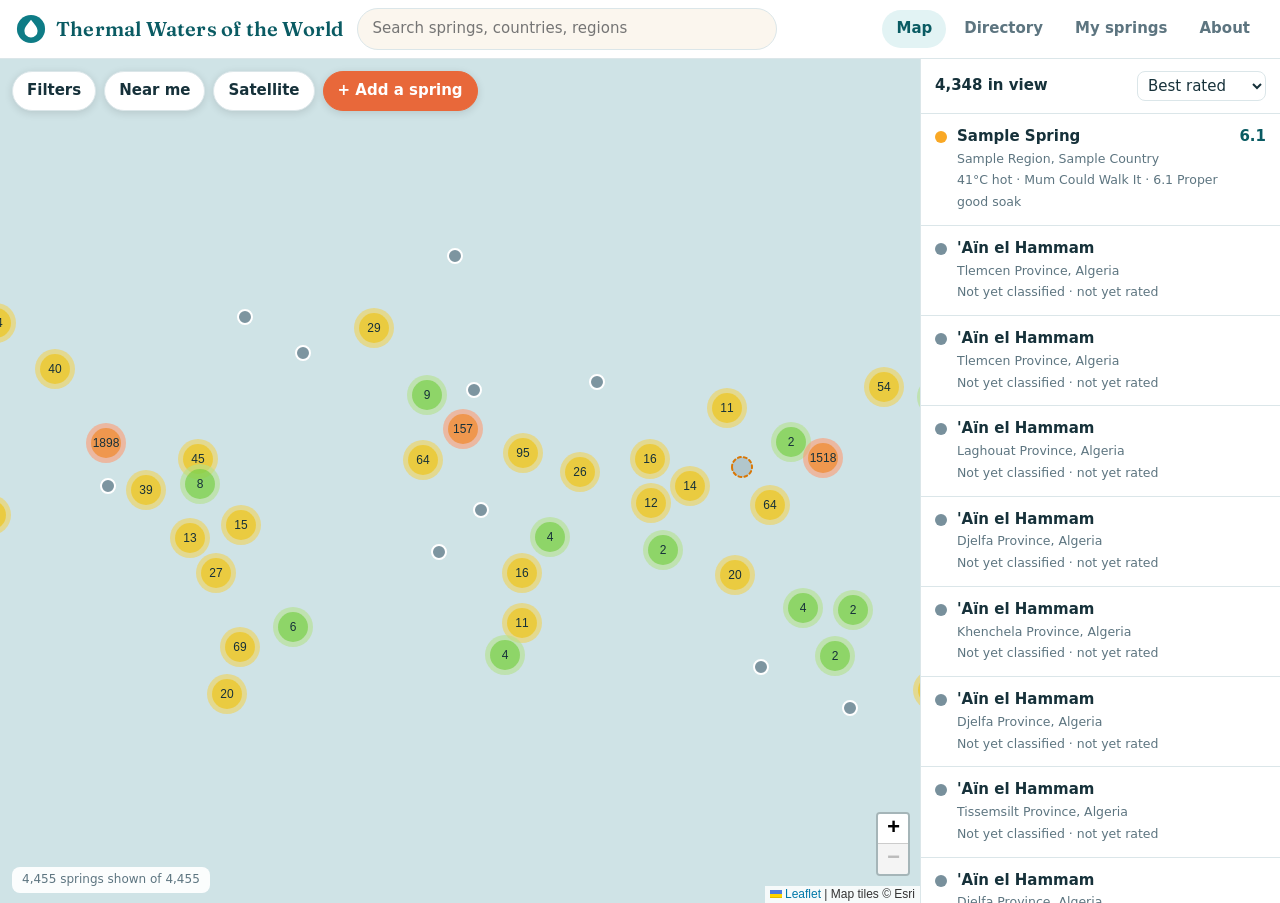
==== index.html @ 900cdc28 "Score names (Hard pass, Fine if you're nearby, Proper good soak, Unmissable), teal scores, About tex" ====
<!DOCTYPE html>
<html lang="en">
<head>
<meta charset="utf-8">
<meta name="viewport" content="width=device-width, initial-scale=1, viewport-fit=cover">
<title>Thermal Waters of the World: natural hot and cold springs map, ratings and photos</title>
<meta name="description" content="A free world map of natural thermal springs, hot or cold. Rate them, add photos and keep your been-to and want-to-go lists.">
<link rel="icon" href="data:image/svg+xml,%3Csvg xmlns='http://www.w3.org/2000/svg' viewBox='0 0 64 64'%3E%3Ccircle cx='32' cy='32' r='30' fill='%230e7c86'/%3E%3Cpath d='M32 12c8 10 14 16 14 24a14 14 0 0 1-28 0c0-8 6-14 14-24z' fill='%23fff'/%3E%3C/svg%3E">
<link rel="stylesheet" href="vendor/leaflet.css">
<link rel="stylesheet" href="vendor/MarkerCluster.css">
<link rel="stylesheet" href="vendor/MarkerCluster.Default.css">
<link rel="stylesheet" href="style.css?v=20261121p">
</head>
<body>
<header class="top">
  <a class="brand" href="#map" data-nav="map">
    <svg viewBox="0 0 64 64" width="30" height="30" aria-hidden="true"><circle cx="32" cy="32" r="30" fill="#0e7c86"/><path d="M32 12c8 10 14 16 14 24a14 14 0 0 1-28 0c0-8 6-14 14-24z" fill="#fff"/></svg>
    <span class="name">Thermal Waters of the World</span>
  </a>
  <div class="searchbox">
    <input id="q" type="search" placeholder="Search springs, countries, regions" autocomplete="off" aria-label="Search springs">
    <div id="suggest" class="suggest" hidden></div>
  </div>
  <nav class="tabs" id="tabs">
    <button data-nav="map" class="on">Map</button>
    <button data-nav="directory">Directory</button>
    <button data-nav="me">My springs</button>
    <button data-nav="about">About</button>
  </nav>
</header>

<main>
  <section id="view-map" class="view on">
    <div class="maprow">
      <div class="mapwrap">
        <div id="map"></div>
        <div class="maptools">
          <button id="btnFilters" class="pill">Filters <span id="fcount" class="badge" hidden>0</span></button>
          <button id="btnNear" class="pill">Near me</button>
          <button id="btnLayer" class="pill">Satellite</button>
          <button id="btnAdd" class="pill pri">+ Add a spring</button>
        </div>
        <div class="statline" id="statline"></div>
      </div>
      <aside class="listcol">
        <div class="listhead"><b id="listTitle">Springs in view</b><select id="sortSel" aria-label="Sort">
          <option value="rating">Best rated</option><option value="name">Name A to Z</option><option value="near">Nearest</option><option value="temp">Hottest</option></select></div>
        <div id="list" class="list"></div>
      </aside>
    </div>
  </section>

  <section id="view-directory" class="view">
    <div class="page">
      <h1>Directory</h1>
      <p class="muted">Every spring by country and region. Use the filters to narrow the whole directory.</p>
      <div id="dirFilters" class="dirfilters"></div>
      <div id="dir"></div>
    </div>
  </section>

  <section id="view-me" class="view">
    <div class="page" id="me"></div>
  </section>

  <section id="view-about" class="view">
    <div class="page prose" id="about"></div>
  </section>
</main>

<div id="scrim" class="scrim" hidden></div>
<aside id="sheet" class="sheet" hidden aria-live="polite"></aside>
<div id="toast" class="toast" hidden></div>

<script src="vendor/leaflet.js"></script>
<script src="vendor/leaflet.markercluster.js"></script>
<script src="app.js?v=20261121p"></script>
</body>
</html>
---- vendor/leaflet.css ----
/* required styles */

.leaflet-pane,
.leaflet-tile,
.leaflet-marker-icon,
.leaflet-marker-shadow,
.leaflet-tile-container,
.leaflet-pane > svg,
.leaflet-pane > canvas,
.leaflet-zoom-box,
.leaflet-image-layer,
.leaflet-layer {
	position: absolute;
	left: 0;
	top: 0;
	}
.leaflet-container {
	overflow: hidden;
	}
.leaflet-tile,
.leaflet-marker-icon,
.leaflet-marker-shadow {
	-webkit-user-select: none;
	   -moz-user-select: none;
	        user-select: none;
	  -webkit-user-drag: none;
	}
/* Prevents IE11 from highlighting tiles in blue */
.leaflet-tile::selection {
	background: transparent;
}
/* Safari renders non-retina tile on retina better with this, but Chrome is worse */
.leaflet-safari .leaflet-tile {
	image-rendering: -webkit-optimize-contrast;
	}
/* hack that prevents hw layers "stretching" when loading new tiles */
.leaflet-safari .leaflet-tile-container {
	width: 1600px;
	height: 1600px;
	-webkit-transform-origin: 0 0;
	}
.leaflet-marker-icon,
.leaflet-marker-shadow {
	display: block;
	}
/* .leaflet-container svg: reset svg max-width decleration shipped in Joomla! (joomla.org) 3.x */
/* .leaflet-container img: map is broken in FF if you have max-width: 100% on tiles */
.leaflet-container .leaflet-overlay-pane svg {
	max-width: none !important;
	max-height: none !important;
	}
.leaflet-container .leaflet-marker-pane img,
.leaflet-container .leaflet-shadow-pane img,
.leaflet-container .leaflet-tile-pane img,
.leaflet-container img.leaflet-image-layer,
.leaflet-container .leaflet-tile {
	max-width: none !important;
	max-height: none !important;
	width: auto;
	padding: 0;
	}

.leaflet-container img.leaflet-tile {
	/* See: https://bugs.chromium.org/p/chromium/issues/detail?id=600120 */
	mix-blend-mode: plus-lighter;
}

.leaflet-container.leaflet-touch-zoom {
	-ms-touch-action: pan-x pan-y;
	touch-action: pan-x pan-y;
	}
.leaflet-container.leaflet-touch-drag {
	-ms-touch-action: pinch-zoom;
	/* Fallback for FF which doesn't support pinch-zoom */
	touch-action: none;
	touch-action: pinch-zoom;
}
.leaflet-container.leaflet-touch-drag.leaflet-touch-zoom {
	-ms-touch-action: none;
	touch-action: none;
}
.leaflet-container {
	-webkit-tap-highlight-color: transparent;
}
.leaflet-container a {
	-webkit-tap-highlight-color: rgba(51, 181, 229, 0.4);
}
.leaflet-tile {
	filter: inherit;
	visibility: hidden;
	}
.leaflet-tile-loaded {
	visibility: inherit;
	}
.leaflet-zoom-box {
	width: 0;
	height: 0;
	-moz-box-sizing: border-box;
	     box-sizing: border-box;
	z-index: 800;
	}
/* workaround for https://bugzilla.mozilla.org/show_bug.cgi?id=888319 */
.leaflet-overlay-pane svg {
	-moz-user-select: none;
	}

.leaflet-pane         { z-index: 400; }

.leaflet-tile-pane    { z-index: 200; }
.leaflet-overlay-pane { z-index: 400; }
.leaflet-shadow-pane  { z-index: 500; }
.leaflet-marker-pane  { z-index: 600; }
.leaflet-tooltip-pane   { z-index: 650; }
.leaflet-popup-pane   { z-index: 700; }

.leaflet-map-pane canvas { z-index: 100; }
.leaflet-map-pane svg    { z-index: 200; }

.leaflet-vml-shape {
	width: 1px;
	height: 1px;
	}
.lvml {
	behavior: url(#default#VML);
	display: inline-block;
	position: absolute;
	}


/* control positioning */

.leaflet-control {
	position: relative;
	z-index: 800;
	pointer-events: visiblePainted; /* IE 9-10 doesn't have auto */
	pointer-events: auto;
	}
.leaflet-top,
.leaflet-bottom {
	position: absolute;
	z-index: 1000;
	pointer-events: none;
	}
.leaflet-top {
	top: 0;
	}
.leaflet-right {
	right: 0;
	}
.leaflet-bottom {
	bottom: 0;
	}
.leaflet-left {
	left: 0;
	}
.leaflet-control {
	float: left;
	clear: both;
	}
.leaflet-right .leaflet-control {
	float: right;
	}
.leaflet-top .leaflet-control {
	margin-top: 10px;
	}
.leaflet-bottom .leaflet-control {
	margin-bottom: 10px;
	}
.leaflet-left .leaflet-control {
	margin-left: 10px;
	}
.leaflet-right .leaflet-control {
	margin-right: 10px;
	}


/* zoom and fade animations */

.leaflet-fade-anim .leaflet-popup {
	opacity: 0;
	-webkit-transition: opacity 0.2s linear;
	   -moz-transition: opacity 0.2s linear;
	        transition: opacity 0.2s linear;
	}
.leaflet-fade-anim .leaflet-map-pane .leaflet-popup {
	opacity: 1;
	}
.leaflet-zoom-animated {
	-webkit-transform-origin: 0 0;
	    -ms-transform-origin: 0 0;
	        transform-origin: 0 0;
	}
svg.leaflet-zoom-animated {
	will-change: transform;
}

.leaflet-zoom-anim .leaflet-zoom-animated {
	-webkit-transition: -webkit-transform 0.25s cubic-bezier(0,0,0.25,1);
	   -moz-transition:    -moz-transform 0.25s cubic-bezier(0,0,0.25,1);
	        transition:         transform 0.25s cubic-bezier(0,0,0.25,1);
	}
.leaflet-zoom-anim .leaflet-tile,
.leaflet-pan-anim .leaflet-tile {
	-webkit-transition: none;
	   -moz-transition: none;
	        transition: none;
	}

.leaflet-zoom-anim .leaflet-zoom-hide {
	visibility: hidden;
	}


/* cursors */

.leaflet-interactive {
	cursor: pointer;
	}
.leaflet-grab {
	cursor: -webkit-grab;
	cursor:    -moz-grab;
	cursor:         grab;
	}
.leaflet-crosshair,
.leaflet-crosshair .leaflet-interactive {
	cursor: crosshair;
	}
.leaflet-popup-pane,
.leaflet-control {
	cursor: auto;
	}
.leaflet-dragging .leaflet-grab,
.leaflet-dragging .leaflet-grab .leaflet-interactive,
.leaflet-dragging .leaflet-marker-draggable {
	cursor: move;
	cursor: -webkit-grabbing;
	cursor:    -moz-grabbing;
	cursor:         grabbing;
	}

/* marker & overlays interactivity */
.leaflet-marker-icon,
.leaflet-marker-shadow,
.leaflet-image-layer,
.leaflet-pane > svg path,
.leaflet-tile-container {
	pointer-events: none;
	}

.leaflet-marker-icon.leaflet-interactive,
.leaflet-image-layer.leaflet-interactive,
.leaflet-pane > svg path.leaflet-interactive,
svg.leaflet-image-layer.leaflet-interactive path {
	pointer-events: visiblePainted; /* IE 9-10 doesn't have auto */
	pointer-events: auto;
	}

/* visual tweaks */

.leaflet-container {
	background: #ddd;
	outline-offset: 1px;
	}
.leaflet-container a {
	color: #0078A8;
	}
.leaflet-zoom-box {
	border: 2px dotted #38f;
	background: rgba(255,255,255,0.5);
	}


/* general typography */
.leaflet-container {
	font-family: "Helvetica Neue", Arial, Helvetica, sans-serif;
	font-size: 12px;
	font-size: 0.75rem;
	line-height: 1.5;
	}


/* general toolbar styles */

.leaflet-bar {
	box-shadow: 0 1px 5px rgba(0,0,0,0.65);
	border-radius: 4px;
	}
.leaflet-bar a {
	background-color: #fff;
	border-bottom: 1px solid #ccc;
	width: 26px;
	height: 26px;
	line-height: 26px;
	display: block;
	text-align: center;
	text-decoration: none;
	color: black;
	}
.leaflet-bar a,
.leaflet-control-layers-toggle {
	background-position: 50% 50%;
	background-repeat: no-repeat;
	display: block;
	}
.leaflet-bar a:hover,
.leaflet-bar a:focus {
	background-color: #f4f4f4;
	}
.leaflet-bar a:first-child {
	border-top-left-radius: 4px;
	border-top-right-radius: 4px;
	}
.leaflet-bar a:last-child {
	border-bottom-left-radius: 4px;
	border-bottom-right-radius: 4px;
	border-bottom: none;
	}
.leaflet-bar a.leaflet-disabled {
	cursor: default;
	background-color: #f4f4f4;
	color: #bbb;
	}

.leaflet-touch .leaflet-bar a {
	width: 30px;
	height: 30px;
	line-height: 30px;
	}
.leaflet-touch .leaflet-bar a:first-child {
	border-top-left-radius: 2px;
	border-top-right-radius: 2px;
	}
.leaflet-touch .leaflet-bar a:last-child {
	border-bottom-left-radius: 2px;
	border-bottom-right-radius: 2px;
	}

/* zoom control */

.leaflet-control-zoom-in,
.leaflet-control-zoom-out {
	font: bold 18px 'Lucida Console', Monaco, monospace;
	text-indent: 1px;
	}

.leaflet-touch .leaflet-control-zoom-in, .leaflet-touch .leaflet-control-zoom-out  {
	font-size: 22px;
	}


/* layers control */

.leaflet-control-layers {
	box-shadow: 0 1px 5px rgba(0,0,0,0.4);
	background: #fff;
	border-radius: 5px;
	}
.leaflet-control-layers-toggle {
	background-image: url(images/layers.png);
	width: 36px;
	height: 36px;
	}
.leaflet-retina .leaflet-control-layers-toggle {
	background-image: url(images/layers-2x.png);
	background-size: 26px 26px;
	}
.leaflet-touch .leaflet-control-layers-toggle {
	width: 44px;
	height: 44px;
	}
.leaflet-control-layers .leaflet-control-layers-list,
.leaflet-control-layers-expanded .leaflet-control-layers-toggle {
	display: none;
	}
.leaflet-control-layers-expanded .leaflet-control-layers-list {
	display: block;
	position: relative;
	}
.leaflet-control-layers-expanded {
	padding: 6px 10px 6px 6px;
	color: #333;
	background: #fff;
	}
.leaflet-control-layers-scrollbar {
	overflow-y: scroll;
	overflow-x: hidden;
	padding-right: 5px;
	}
.leaflet-control-layers-selector {
	margin-top: 2px;
	position: relative;
	top: 1px;
	}
.leaflet-control-layers label {
	display: block;
	font-size: 13px;
	font-size: 1.08333em;
	}
.leaflet-control-layers-separator {
	height: 0;
	border-top: 1px solid #ddd;
	margin: 5px -10px 5px -6px;
	}

/* Default icon URLs */
.leaflet-default-icon-path { /* used only in path-guessing heuristic, see L.Icon.Default */
	background-image: url(images/marker-icon.png);
	}


/* attribution and scale controls */

.leaflet-container .leaflet-control-attribution {
	background: #fff;
	background: rgba(255, 255, 255, 0.8);
	margin: 0;
	}
.leaflet-control-attribution,
.leaflet-control-scale-line {
	padding: 0 5px;
	color: #333;
	line-height: 1.4;
	}
.leaflet-control-attribution a {
	text-decoration: none;
	}
.leaflet-control-attribution a:hover,
.leaflet-control-attribution a:focus {
	text-decoration: underline;
	}
.leaflet-attribution-flag {
	display: inline !important;
	vertical-align: baseline !important;
	width: 1em;
	height: 0.6669em;
	}
.leaflet-left .leaflet-control-scale {
	margin-left: 5px;
	}
.leaflet-bottom .leaflet-control-scale {
	margin-bottom: 5px;
	}
.leaflet-control-scale-line {
	border: 2px solid #777;
	border-top: none;
	line-height: 1.1;
	padding: 2px 5px 1px;
	white-space: nowrap;
	-moz-box-sizing: border-box;
	     box-sizing: border-box;
	background: rgba(255, 255, 255, 0.8);
	text-shadow: 1px 1px #fff;
	}
.leaflet-control-scale-line:not(:first-child) {
	border-top: 2px solid #777;
	border-bottom: none;
	margin-top: -2px;
	}
.leaflet-control-scale-line:not(:first-child):not(:last-child) {
	border-bottom: 2px solid #777;
	}

.leaflet-touch .leaflet-control-attribution,
.leaflet-touch .leaflet-control-layers,
.leaflet-touch .leaflet-bar {
	box-shadow: none;
	}
.leaflet-touch .leaflet-control-layers,
.leaflet-touch .leaflet-bar {
	border: 2px solid rgba(0,0,0,0.2);
	background-clip: padding-box;
	}


/* popup */

.leaflet-popup {
	position: absolute;
	text-align: center;
	margin-bottom: 20px;
	}
.leaflet-popup-content-wrapper {
	padding: 1px;
	text-align: left;
	border-radius: 12px;
	}
.leaflet-popup-content {
	margin: 13px 24px 13px 20px;
	line-height: 1.3;
	font-size: 13px;
	font-size: 1.08333em;
	min-height: 1px;
	}
.leaflet-popup-content p {
	margin: 17px 0;
	margin: 1.3em 0;
	}
.leaflet-popup-tip-container {
	width: 40px;
	height: 20px;
	position: absolute;
	left: 50%;
	margin-top: -1px;
	margin-left: -20px;
	overflow: hidden;
	pointer-events: none;
	}
.leaflet-popup-tip {
	width: 17px;
	height: 17px;
	padding: 1px;

	margin: -10px auto 0;
	pointer-events: auto;

	-webkit-transform: rotate(45deg);
	   -moz-transform: rotate(45deg);
	    -ms-transform: rotate(45deg);
	        transform: rotate(45deg);
	}
.leaflet-popup-content-wrapper,
.leaflet-popup-tip {
	background: white;
	color: #333;
	box-shadow: 0 3px 14px rgba(0,0,0,0.4);
	}
.leaflet-container a.leaflet-popup-close-button {
	position: absolute;
	top: 0;
	right: 0;
	border: none;
	text-align: center;
	width: 24px;
	height: 24px;
	font: 16px/24px Tahoma, Verdana, sans-serif;
	color: #757575;
	text-decoration: none;
	background: transparent;
	}
.leaflet-container a.leaflet-popup-close-button:hover,
.leaflet-container a.leaflet-popup-close-button:focus {
	color: #585858;
	}
.leaflet-popup-scrolled {
	overflow: auto;
	}

.leaflet-oldie .leaflet-popup-content-wrapper {
	-ms-zoom: 1;
	}
.leaflet-oldie .leaflet-popup-tip {
	width: 24px;
	margin: 0 auto;

	-ms-filter: "progid:DXImageTransform.Microsoft.Matrix(M11=0.70710678, M12=0.70710678, M21=-0.70710678, M22=0.70710678)";
	filter: progid:DXImageTransform.Microsoft.Matrix(M11=0.70710678, M12=0.70710678, M21=-0.70710678, M22=0.70710678);
	}

.leaflet-oldie .leaflet-control-zoom,
.leaflet-oldie .leaflet-control-layers,
.leaflet-oldie .leaflet-popup-content-wrapper,
.leaflet-oldie .leaflet-popup-tip {
	border: 1px solid #999;
	}


/* div icon */

.leaflet-div-icon {
	background: #fff;
	border: 1px solid #666;
	}


/* Tooltip */
/* Base styles for the element that has a tooltip */
.leaflet-tooltip {
	position: absolute;
	padding: 6px;
	background-color: #fff;
	border: 1px solid #fff;
	border-radius: 3px;
	color: #222;
	white-space: nowrap;
	-webkit-user-select: none;
	-moz-user-select: none;
	-ms-user-select: none;
	user-select: none;
	pointer-events: none;
	box-shadow: 0 1px 3px rgba(0,0,0,0.4);
	}
.leaflet-tooltip.leaflet-interactive {
	cursor: pointer;
	pointer-events: auto;
	}
.leaflet-tooltip-top:before,
.leaflet-tooltip-bottom:before,
.leaflet-tooltip-left:before,
.leaflet-tooltip-right:before {
	position: absolute;
	pointer-events: none;
	border: 6px solid transparent;
	background: transparent;
	content: "";
	}

/* Directions */

.leaflet-tooltip-bottom {
	margin-top: 6px;
}
.leaflet-tooltip-top {
	margin-top: -6px;
}
.leaflet-tooltip-bottom:before,
.leaflet-tooltip-top:before {
	left: 50%;
	margin-left: -6px;
	}
.leaflet-tooltip-top:before {
	bottom: 0;
	margin-bottom: -12px;
	border-top-color: #fff;
	}
.leaflet-tooltip-bottom:before {
	top: 0;
	margin-top: -12px;
	margin-left: -6px;
	border-bottom-color: #fff;
	}
.leaflet-tooltip-left {
	margin-left: -6px;
}
.leaflet-tooltip-right {
	margin-left: 6px;
}
.leaflet-tooltip-left:before,
.leaflet-tooltip-right:before {
	top: 50%;
	margin-top: -6px;
	}
.leaflet-tooltip-left:before {
	right: 0;
	margin-right: -12px;
	border-left-color: #fff;
	}
.leaflet-tooltip-right:before {
	left: 0;
	margin-left: -12px;
	border-right-color: #fff;
	}

/* Printing */

@media print {
	/* Prevent printers from removing background-images of controls. */
	.leaflet-control {
		-webkit-print-color-adjust: exact;
		print-color-adjust: exact;
		}
	}
---- vendor/MarkerCluster.css ----
.leaflet-cluster-anim .leaflet-marker-icon, .leaflet-cluster-anim .leaflet-marker-shadow {
	-webkit-transition: -webkit-transform 0.3s ease-out, opacity 0.3s ease-in;
	-moz-transition: -moz-transform 0.3s ease-out, opacity 0.3s ease-in;
	-o-transition: -o-transform 0.3s ease-out, opacity 0.3s ease-in;
	transition: transform 0.3s ease-out, opacity 0.3s ease-in;
}

.leaflet-cluster-spider-leg {
	/* stroke-dashoffset (duration and function) should match with leaflet-marker-icon transform in order to track it exactly */
	-webkit-transition: -webkit-stroke-dashoffset 0.3s ease-out, -webkit-stroke-opacity 0.3s ease-in;
	-moz-transition: -moz-stroke-dashoffset 0.3s ease-out, -moz-stroke-opacity 0.3s ease-in;
	-o-transition: -o-stroke-dashoffset 0.3s ease-out, -o-stroke-opacity 0.3s ease-in;
	transition: stroke-dashoffset 0.3s ease-out, stroke-opacity 0.3s ease-in;
}
---- vendor/MarkerCluster.Default.css ----
.marker-cluster-small {
	background-color: rgba(181, 226, 140, 0.6);
	}
.marker-cluster-small div {
	background-color: rgba(110, 204, 57, 0.6);
	}

.marker-cluster-medium {
	background-color: rgba(241, 211, 87, 0.6);
	}
.marker-cluster-medium div {
	background-color: rgba(240, 194, 12, 0.6);
	}

.marker-cluster-large {
	background-color: rgba(253, 156, 115, 0.6);
	}
.marker-cluster-large div {
	background-color: rgba(241, 128, 23, 0.6);
	}

	/* IE 6-8 fallback colors */
.leaflet-oldie .marker-cluster-small {
	background-color: rgb(181, 226, 140);
	}
.leaflet-oldie .marker-cluster-small div {
	background-color: rgb(110, 204, 57);
	}

.leaflet-oldie .marker-cluster-medium {
	background-color: rgb(241, 211, 87);
	}
.leaflet-oldie .marker-cluster-medium div {
	background-color: rgb(240, 194, 12);
	}

.leaflet-oldie .marker-cluster-large {
	background-color: rgb(253, 156, 115);
	}
.leaflet-oldie .marker-cluster-large div {
	background-color: rgb(241, 128, 23);
}

.marker-cluster {
	background-clip: padding-box;
	border-radius: 20px;
	}
.marker-cluster div {
	width: 30px;
	height: 30px;
	margin-left: 5px;
	margin-top: 5px;

	text-align: center;
	border-radius: 15px;
	font: 12px "Helvetica Neue", Arial, Helvetica, sans-serif;
	}
.marker-cluster span {
	line-height: 30px;
	}
---- style.css ----
:root{
  --ink:#16313a; --muted:#5d7580; --line:#dbe6e9; --bg:#fbf6ee; --card:#fff;
  --teal:#0e7c86; --teal-d:#0a5b63; --teal-l:#e2f3f4; --warm:#e8683a; --gold:#f2b134; --coral:#e8683a; --coral-d:#c9502a; --amber:#d98e04; --sand:#fbf6ee;
  --r:14px; --shadow:0 6px 24px rgba(10,60,70,.12);
  --head:56px;
}
*{box-sizing:border-box}
html,body{margin:0;height:100%}
body{font:15px/1.45 system-ui,-apple-system,"Segoe UI",Roboto,sans-serif;color:var(--ink);background:var(--bg);display:flex;flex-direction:column;min-height:100vh}
h1,h2,h3{line-height:1.2;margin:0 0 .5em}
h1{font-size:28px}h2{font-size:20px}h3{font-size:16px}
a{color:var(--teal-d)}
button,select,input,textarea{font:inherit;color:inherit}
button{cursor:pointer}
.muted{color:var(--muted)}
.top{position:sticky;top:0;z-index:1200;display:flex;align-items:center;gap:14px;padding:8px 16px;background:#fff;border-bottom:1px solid var(--line);min-height:var(--head)}
.brand{display:flex;align-items:center;gap:10px;text-decoration:none;color:var(--ink);font-weight:800;white-space:nowrap}
@font-face{font-family:"Fraunces";font-style:normal;font-weight:600;font-display:swap;src:url(vendor/fraunces-600.woff2) format("woff2")}
.brand .name{font-family:"Fraunces",Georgia,"Times New Roman",serif;font-weight:600;font-size:20px;letter-spacing:.2px;color:var(--teal-d)}
.searchbox{position:relative;flex:1;max-width:420px}
.searchbox input{width:100%;padding:9px 14px;border:1px solid var(--line);border-radius:999px;background:var(--bg)}
.searchbox input:focus{outline:2px solid var(--teal);background:#fff}
.suggest{position:absolute;left:0;right:0;top:44px;background:#fff;border:1px solid var(--line);border-radius:12px;box-shadow:var(--shadow);max-height:60vh;overflow:auto;z-index:1300}
.suggest button{display:block;width:100%;text-align:left;border:0;background:none;padding:10px 14px;border-bottom:1px solid var(--line)}
.suggest button:hover{background:var(--teal-l)}
.suggest small{color:var(--muted)}
.tabs{display:flex;gap:4px;margin-left:auto}
.tabs button{border:0;background:none;padding:8px 14px;border-radius:999px;font-weight:600;color:var(--muted)}
.tabs button.on{background:var(--teal-l);color:var(--teal-d)}
main{flex:1;display:flex;flex-direction:column;min-height:0}
.view{display:none;flex:1;min-height:0}
.view.on{display:block}
#view-map.on{display:flex}
.maprow{display:flex;flex:1;min-height:0;width:100%;height:calc(100vh - var(--head))}
.mapwrap{position:relative;flex:1;min-width:0}
#map{position:absolute;inset:0;background:#cfe3e6}
.maptools{position:absolute;z-index:1000;top:12px;left:12px;right:12px;display:flex;gap:8px;flex-wrap:wrap;pointer-events:none}
.maptools>*{pointer-events:auto}
.pill{border:1px solid var(--line);background:#fff;border-radius:999px;padding:8px 14px;font-weight:600;box-shadow:0 2px 8px rgba(0,0,0,.12)}
.pill.pri{background:var(--coral);color:#fff;border-color:var(--coral)}
.pill:hover{filter:brightness(.97)}
.badge{display:inline-block;background:var(--warm);color:#fff;border-radius:999px;min-width:18px;padding:0 6px;font-size:12px;text-align:center}
.statline{position:absolute;z-index:1000;bottom:10px;left:12px;background:rgba(255,255,255,.92);border-radius:8px;padding:4px 10px;font-size:12px;color:var(--muted)}
.listcol{width:360px;background:#fff;border-left:1px solid var(--line);display:flex;flex-direction:column;min-height:0}
.listhead{display:flex;justify-content:space-between;align-items:center;gap:8px;padding:12px 14px;border-bottom:1px solid var(--line)}
.listhead select{border:1px solid var(--line);border-radius:8px;padding:4px 6px;background:#fff}
.list{overflow:auto;flex:1}
.item{display:flex;gap:10px;padding:12px 14px;border-bottom:1px solid var(--line);cursor:pointer}
.item:hover{background:var(--teal-l)}
.dot{flex:none;width:12px;height:12px;border-radius:50%;margin-top:5px}
.item b{display:block}
.item small{color:var(--muted)}
.score{margin-left:auto;font-weight:800;color:var(--teal-d);white-space:nowrap}
.page{max-width:980px;margin:0 auto;padding:24px 16px 80px;width:100%}
.prose p,.prose li{max-width:70ch}
.card{background:var(--card);border:1px solid var(--line);border-radius:var(--r);padding:16px;margin:0 0 14px}
.grid{display:grid;gap:12px;grid-template-columns:repeat(auto-fill,minmax(220px,1fr))}
.chip{display:inline-flex;align-items:center;gap:6px;border:1px solid var(--line);background:#fff;border-radius:999px;padding:4px 10px;font-size:13px;white-space:nowrap}
.chip i{width:10px;height:10px;border-radius:50%;display:inline-block}
.chip.btn{cursor:pointer;background:#fff;color:var(--teal-d);border:1px solid var(--line);font-weight:600;border-radius:999px;padding:4px 10px}
.chip.on,.chip.btn.on{background:var(--coral);color:#fff;border-color:var(--coral)}
.row{display:flex;gap:8px;flex-wrap:wrap;align-items:center}
.btn{border:1px solid var(--coral);background:var(--coral);color:#fff;border-radius:10px;padding:9px 14px;font-weight:700}
.btn.ghost{background:#fff;color:var(--teal-d);border-color:var(--teal)}
.btn.warn{background:#fff;color:#b3361b;border-color:#e3b3a8}
.btn.sm{padding:5px 10px;font-size:13px;border-radius:8px}
.btn.on{background:var(--gold);border-color:var(--gold);color:#3b2a00}
.btn:disabled{opacity:.5;cursor:default}
.scrim{position:fixed;inset:0;background:rgba(10,30,35,.35);z-index:1400}
.sheet{position:fixed;z-index:1500;top:0;right:0;bottom:0;width:min(480px,100%);background:#fff;box-shadow:var(--shadow);overflow:auto;padding:0 0 40px}
.sheet .sh{position:sticky;top:0;background:#fff;border-bottom:1px solid var(--line);padding:12px 16px;display:flex;justify-content:space-between;align-items:center;gap:8px;z-index:2}
.sheet .sb{padding:16px}
.x{border:0;background:var(--bg);width:34px;height:34px;border-radius:50%;font-size:18px}
.facts{display:grid;grid-template-columns:1fr 1fr;gap:8px;margin:12px 0}
.fact{background:var(--bg);border-radius:10px;padding:8px 10px}
.fact small{display:block;color:var(--muted)}
.fact b{font-size:16px}
.stars{color:var(--gold);letter-spacing:1px;white-space:nowrap}
.bar{height:8px;background:var(--line);border-radius:6px;overflow:hidden}
.bar i{display:block;height:100%;background:var(--teal)}
.crit{display:grid;grid-template-columns:120px 1fr 90px;gap:8px;align-items:center;margin:6px 0}
.photos{display:grid;grid-template-columns:repeat(3,1fr);gap:6px}
.photos img{width:100%;aspect-ratio:1;object-fit:cover;border-radius:8px;cursor:pointer}
.field{display:block;margin:10px 0}
.field span{display:block;font-weight:600;margin-bottom:4px}
.field input,.field select,.field textarea{width:100%;padding:9px 10px;border:1px solid var(--line);border-radius:10px;background:#fff}
.field textarea{min-height:80px}
.pills{display:flex;gap:6px;flex-wrap:wrap;margin-top:4px}
.pills button{flex:1;min-width:84px;border:1px solid var(--line);background:#fff;border-radius:10px;padding:10px 8px;font-size:14px;font-weight:600;color:var(--ink,#16313a);cursor:pointer}
.pills button.on{background:var(--coral);border-color:var(--coral);color:#fff}
.bigscore{font-family:"Fraunces",Georgia,serif;font-weight:600;font-size:34px;color:var(--teal-d);margin-right:6px}
.note{background:#fff8e6;border:1px solid #f1dca0;border-radius:10px;padding:10px 12px;margin:10px 0}
.writer{background:var(--teal-l);border-left:4px solid var(--teal);border-radius:8px;padding:10px 12px;margin:12px 0}
.tag{display:inline-block;font-size:12px;border-radius:6px;padding:2px 7px;background:var(--bg);color:var(--muted);border:1px solid var(--line)}
.toast{position:fixed;left:50%;bottom:24px;transform:translateX(-50%);background:#16313a;color:#fff;padding:10px 16px;border-radius:999px;z-index:2000;box-shadow:var(--shadow)}
.dirfilters{display:flex;gap:6px;flex-wrap:wrap;margin:12px 0 18px}
details.country{background:#fff;border:1px solid var(--line);border-radius:12px;margin:0 0 8px}
details.country>summary{padding:12px 14px;cursor:pointer;font-weight:700;display:flex;justify-content:space-between}
details.country .regions{padding:0 14px 12px}
.region{margin:10px 0}
.region h3{font-size:14px;color:var(--muted);text-transform:uppercase;letter-spacing:.04em}
.region a{display:inline-block;margin:2px 14px 6px 0;cursor:pointer}
.region a small{display:block;color:var(--muted);font-weight:400;font-size:12px}
.catlist .card b{display:flex;align-items:center;gap:8px}
.leaflet-popup-content{margin:10px 12px}
.pop b{display:block;margin-bottom:2px}
.pop button{margin-top:6px}
@media (max-width:820px){
  .top{flex-wrap:wrap;gap:8px}
  .brand .name{font-size:17px}
  .searchbox{order:3;flex-basis:100%;max-width:none}
  .tabs{order:2;margin-left:auto}
  .tabs button{padding:7px 10px}
  .maprow{flex-direction:column;height:auto}
  .mapwrap{height:58vh;flex:none}
  .listcol{width:100%;border-left:0;border-top:1px solid var(--line);max-height:none}
  .list{overflow:visible}
  .sheet{width:100%;top:6vh;border-radius:18px 18px 0 0}
  .crit{grid-template-columns:96px 1fr 84px}
}
.badge[hidden]{display:none}

.tag.warn{background:#fff4e0;color:#b45309;border-color:#f3c98b}
.tag.ok{background:#e6f6ee;color:#0f7a4a;border-color:#a8dcc3}
.warntxt{color:#b45309;font-weight:600}
.warnbox{background:#fff8ec;border:1px solid #f3c98b;border-radius:12px;padding:10px 12px;margin:8px 0;font-size:14px}

.meas{margin:12px 0 14px}
.mh{display:flex;justify-content:space-between;gap:8px;align-items:baseline}
.mh span{font-weight:600}
.seg{display:grid;grid-template-columns:repeat(3,1fr);gap:4px;margin:5px 0 3px}
.seg i{height:9px;border-radius:5px;background:var(--line)}
.seg i.on{background:var(--teal)}
.segl{display:grid;grid-template-columns:repeat(3,1fr);gap:4px;font-size:12px;color:var(--muted)}
.segl span:nth-child(2){text-align:center}.segl span:nth-child(3){text-align:right}
.segl span.on{color:var(--coral-d);font-weight:700}

.hero{position:relative;border-radius:18px;overflow:hidden;background:var(--tc);min-height:150px;box-shadow:0 6px 18px rgba(0,0,0,.14)}
.hero img{display:block;width:100%;aspect-ratio:16/10;object-fit:cover;cursor:pointer}
.heropanel{aspect-ratio:16/10;display:flex;align-items:center;justify-content:center;background:linear-gradient(135deg,var(--tc),color-mix(in srgb,var(--tc) 55%,#0a5b63))}
.heropanel svg{width:42%;max-width:150px}
.herotag{position:absolute;left:12px;bottom:12px;right:12px;display:flex;flex-direction:column;align-items:flex-start;gap:4px}
.herotag b{font-family:"Fraunces",Georgia,serif;font-weight:600;font-size:24px;line-height:1.1;background:var(--tc);color:#fff;padding:6px 14px;border-radius:12px;transform:rotate(-2deg);box-shadow:0 3px 10px rgba(0,0,0,.3);text-shadow:0 1px 2px rgba(0,0,0,.3)}
.herotag span{background:rgba(255,255,255,.93);color:#16313a;font-size:13px;font-weight:600;padding:3px 10px;border-radius:8px}
.tiles{display:grid;grid-template-columns:repeat(2,1fr);gap:8px;margin:12px 0}
.tile{background:color-mix(in srgb,var(--tc) 13%,#fff);border:1px solid color-mix(in srgb,var(--tc) 35%,#fff);border-radius:14px;padding:10px 12px}
.tile small{display:block;color:var(--muted);font-size:12px;text-transform:uppercase;letter-spacing:.04em}
.tile b{display:block;font-family:"Fraunces",Georgia,serif;font-weight:600;font-size:24px;color:#16313a;line-height:1.2;overflow-wrap:anywhere}
.tile b i{font-size:14px;font-style:normal;color:var(--muted)}
.tile em{font-style:normal;font-size:13px;color:var(--muted)}
.desc{font-size:16px;line-height:1.45;margin:8px 0 12px}

.pills.show span{flex:1;min-width:84px;text-align:center;border:1px solid var(--line);background:#f4f8f9;color:#8aa0a8;border-radius:10px;padding:9px 8px;font-size:14px;font-weight:600}
.pills.show span.on{background:var(--teal);border-color:var(--teal);color:#fff}

.track{position:relative;height:30px;margin:6px 14px 0}
.track b{position:absolute;left:0;right:0;top:19px;height:4px;border-radius:3px;background:linear-gradient(90deg,#8fd0e6,var(--coral))}
.track u{position:absolute;top:15px;width:2px;height:12px;background:#9fc3c8;transform:translateX(-1px);border-radius:1px}
.drop{position:absolute;top:0;width:22px;height:28px;transform:translateX(-50%);filter:drop-shadow(0 2px 2px rgba(0,0,0,.25))}
.meas .segl{margin:0 4px}

.tile{min-height:92px}
.tile em{display:block;min-height:18px}
.tile.tscore b{color:var(--teal-d)}
.verdict{margin:0 0 6px;font-weight:700;font-size:17px;color:var(--teal-d)}
.verdict b{font-family:"Fraunces",Georgia,serif;font-size:20px;margin-right:4px}
.acts{display:grid;grid-template-columns:1.15fr 1.15fr .8fr .6fr;gap:6px;margin:8px 0}
.acts .btn{padding:8px 4px;font-size:13px;white-space:nowrap;text-align:center;border-radius:10px}
.acts .btn.on{background:var(--gold);border-color:var(--gold);color:#3b2a00}
.hero{box-shadow:0 6px 18px rgba(232,104,58,.22)}

.tile b i{font-family:system-ui,sans-serif;font-size:14px;font-weight:600;margin-left:2px}
.tile{min-height:0}

.facts .fact:last-child:nth-child(odd){grid-column:1/-1}
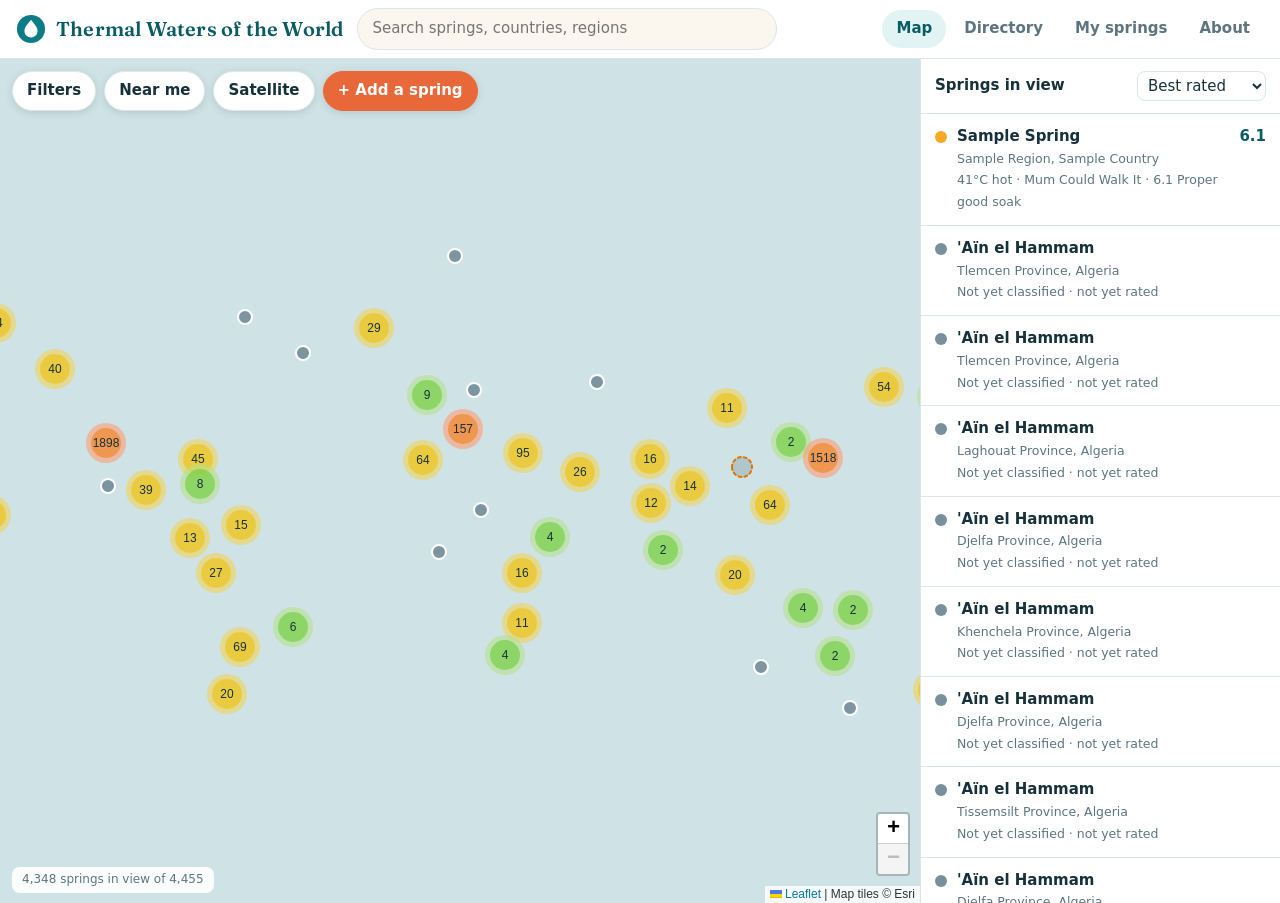
==== commit eecf861e: "Corrections match rating form facts, pending-correction notice, live in-view counter Co-Authored-By:" ====
--- a/index.html
+++ b/index.html
@@ -9,7 +9,7 @@
 <link rel="stylesheet" href="vendor/leaflet.css">
 <link rel="stylesheet" href="vendor/MarkerCluster.css">
 <link rel="stylesheet" href="vendor/MarkerCluster.Default.css">
-<link rel="stylesheet" href="style.css?v=20261121p">
+<link rel="stylesheet" href="style.css?v=20261121s">
 </head>
 <body>
 <header class="top">
@@ -74,6 +74,6 @@
 
 <script src="vendor/leaflet.js"></script>
 <script src="vendor/leaflet.markercluster.js"></script>
-<script src="app.js?v=20261121p"></script>
+<script src="app.js?v=20261121s"></script>
 </body>
 </html>
--- a/style.css
+++ b/style.css
@@ -173,3 +173,6 @@
 .tile{min-height:0}
 
 .facts .fact:last-child:nth-child(odd){grid-column:1/-1}
+
+.warnbox.pend{background:#fff1ea;border-color:#f0b49b}
+.pendtag{color:var(--coral-d);font-weight:700}
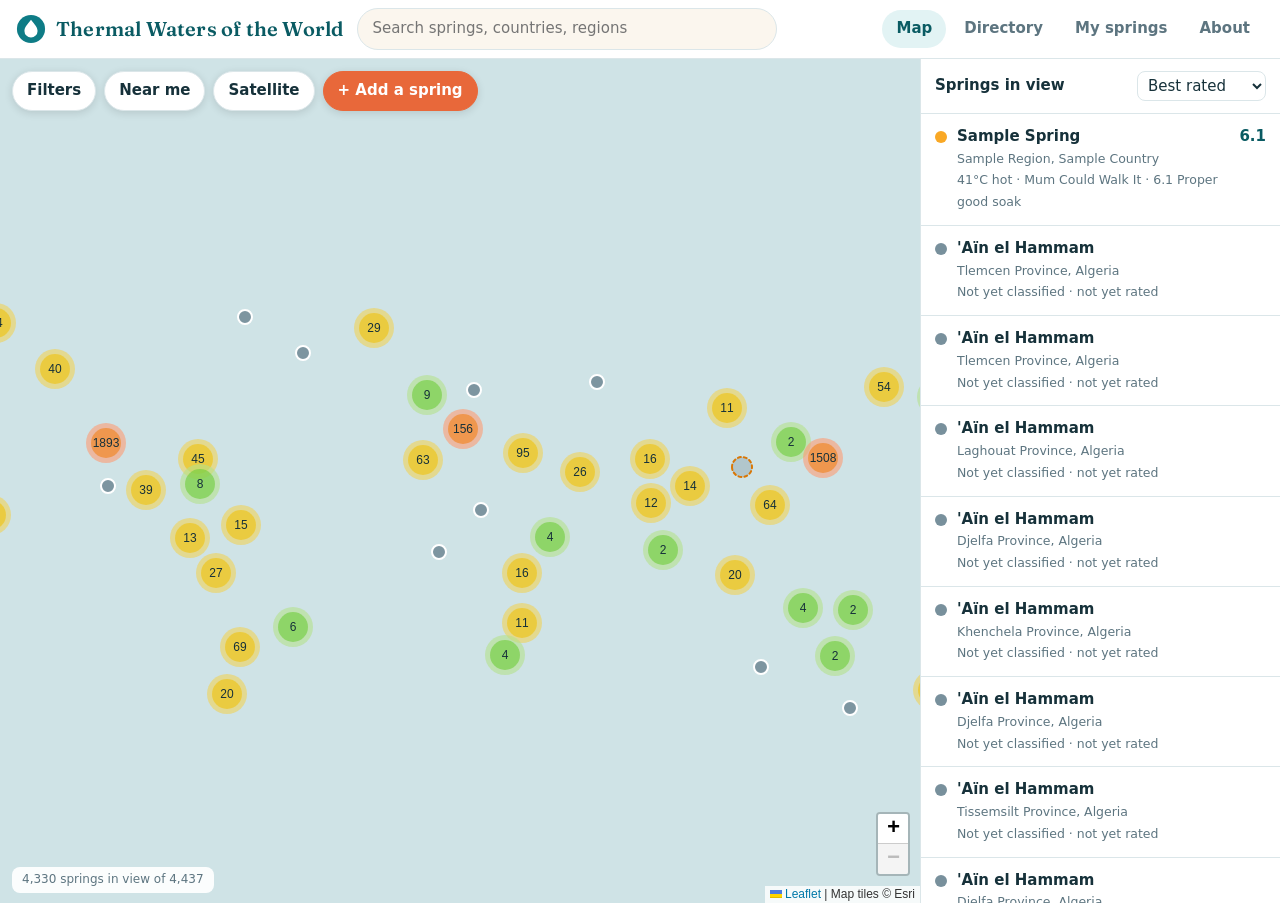
==== commit 27d96b04: "Moderation: report buttons, auto-hide at 3 reporters; remove 18 non-spring records Co-Authored-By: C" ====
--- a/index.html
+++ b/index.html
@@ -9,7 +9,7 @@
 <link rel="stylesheet" href="vendor/leaflet.css">
 <link rel="stylesheet" href="vendor/MarkerCluster.css">
 <link rel="stylesheet" href="vendor/MarkerCluster.Default.css">
-<link rel="stylesheet" href="style.css?v=20261121s">
+<link rel="stylesheet" href="style.css?v=20261121w">
 </head>
 <body>
 <header class="top">
@@ -66,6 +66,12 @@
   <section id="view-about" class="view">
     <div class="page prose" id="about"></div>
   </section>
+  <section id="view-how" class="view">
+    <div class="page prose" id="how"></div>
+  </section>
+  <section id="view-terms" class="view">
+    <div class="page prose" id="terms"></div>
+  </section>
 </main>
 
 <div id="scrim" class="scrim" hidden></div>
@@ -74,6 +80,6 @@
 
 <script src="vendor/leaflet.js"></script>
 <script src="vendor/leaflet.markercluster.js"></script>
-<script src="app.js?v=20261121s"></script>
+<script src="app.js?v=20261121w"></script>
 </body>
 </html>
--- a/style.css
+++ b/style.css
@@ -176,3 +176,15 @@
 
 .warnbox.pend{background:#fff1ea;border-color:#f0b49b}
 .pendtag{color:var(--coral-d);font-weight:700}
+
+.lead{font-size:16px;color:var(--muted)}
+.ans{display:flex;gap:10px;align-items:flex-start;margin:8px 0}
+.ans .tag{flex:none;min-width:22px;text-align:center}
+.ex{display:flex;gap:10px;justify-content:space-between;align-items:baseline;padding:7px 0;border-bottom:1px solid var(--line)}
+.ex:last-child{border-bottom:0}.ex span:nth-child(2){color:var(--muted);flex:1;text-align:right}.ex b{white-space:nowrap}
+.ex.tot b{color:var(--teal-d)}
+.tl{margin:6px 0 0;padding-left:18px}.tl li{margin:4px 0}
+.linkcard a{margin-right:16px;font-weight:700}
+a.linkcard.big{display:block;text-decoration:none;color:inherit}a.linkcard.big b{display:block;color:var(--teal-d)}
+.prose .card>b{display:block;margin-bottom:4px}
+.lnk{background:none;border:0;padding:0 0 0 8px;color:var(--muted);font-size:12px;text-decoration:underline;cursor:pointer}
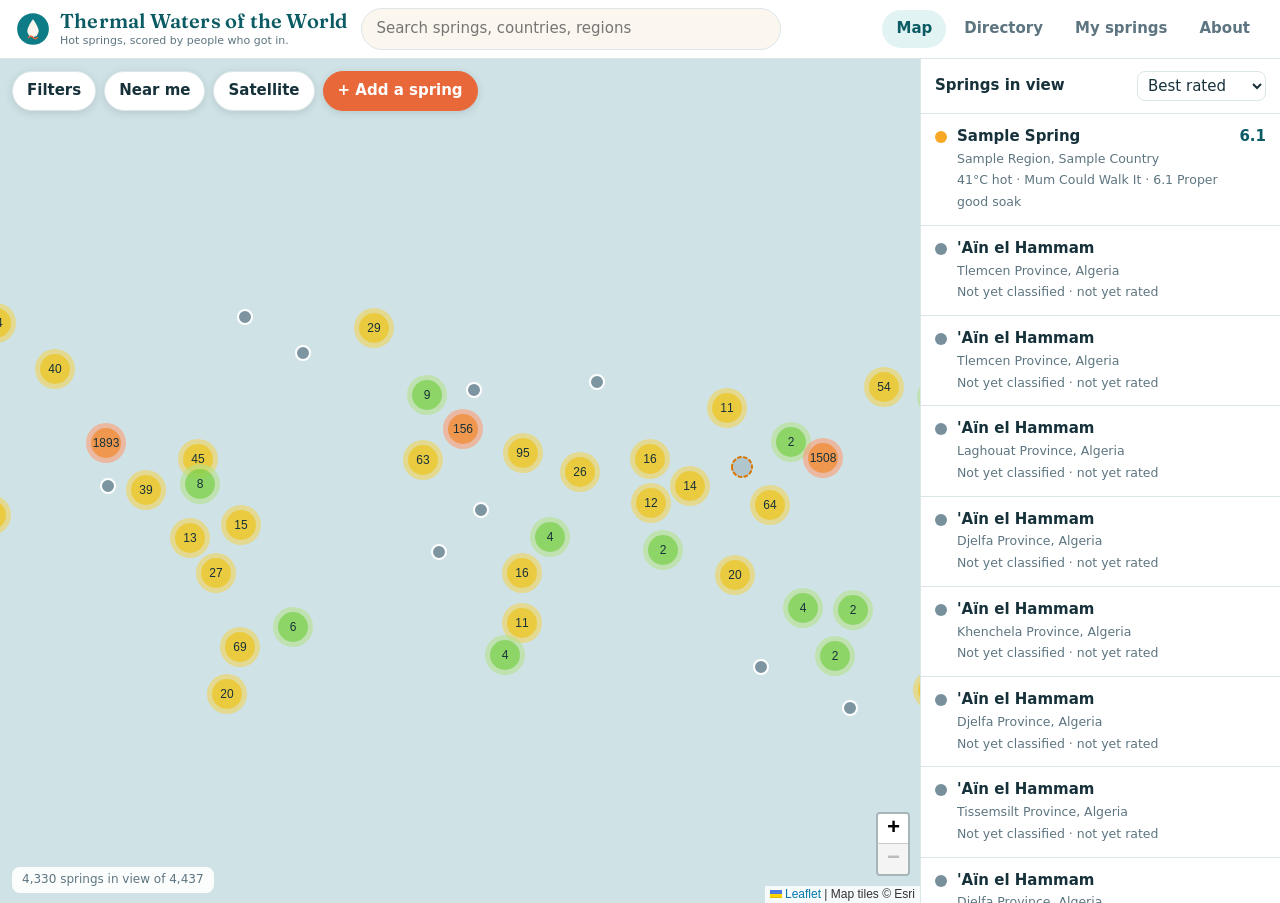
==== commit 2e471dcb: "New logo (droplet over ripple) and catchphrase Co-Authored-By: Claude Sonnet 5.5 <noreply@anthropic." ====
--- a/index.html
+++ b/index.html
@@ -5,17 +5,17 @@
 <meta name="viewport" content="width=device-width, initial-scale=1, viewport-fit=cover">
 <title>Thermal Waters of the World: natural hot and cold springs map, ratings and photos</title>
 <meta name="description" content="A free world map of natural thermal springs, hot or cold. Rate them, add photos and keep your been-to and want-to-go lists.">
-<link rel="icon" href="data:image/svg+xml,%3Csvg xmlns='http://www.w3.org/2000/svg' viewBox='0 0 64 64'%3E%3Ccircle cx='32' cy='32' r='30' fill='%230e7c86'/%3E%3Cpath d='M32 12c8 10 14 16 14 24a14 14 0 0 1-28 0c0-8 6-14 14-24z' fill='%23fff'/%3E%3C/svg%3E">
+<link rel="icon" href="data:image/svg+xml,%3Csvg xmlns='http://www.w3.org/2000/svg' viewBox='0 0 120 120'%3E%3Ccircle cx='60' cy='60' r='56' fill='%230e7c86'/%3E%3Cpath d='M60 26C60 26 40 52 40 68a20 20 0 0 0 40 0C80 52 60 26 60 26Z' fill='%23fbf6ee'/%3E%3Cpath d='M44 90q8-8 16 0t16 0' stroke='%23e8683a' stroke-width='5' fill='none' stroke-linecap='round'/%3E%3C/svg%3E">
 <link rel="stylesheet" href="vendor/leaflet.css">
 <link rel="stylesheet" href="vendor/MarkerCluster.css">
 <link rel="stylesheet" href="vendor/MarkerCluster.Default.css">
-<link rel="stylesheet" href="style.css?v=20261121w">
+<link rel="stylesheet" href="style.css?v=20261121x">
 </head>
 <body>
 <header class="top">
   <a class="brand" href="#map" data-nav="map">
-    <svg viewBox="0 0 64 64" width="30" height="30" aria-hidden="true"><circle cx="32" cy="32" r="30" fill="#0e7c86"/><path d="M32 12c8 10 14 16 14 24a14 14 0 0 1-28 0c0-8 6-14 14-24z" fill="#fff"/></svg>
-    <span class="name">Thermal Waters of the World</span>
+    <svg viewBox="0 0 120 120" width="34" height="34" aria-hidden="true"><circle cx="60" cy="60" r="56" fill="#0e7c86"/><path d="M60 26C60 26 40 52 40 68a20 20 0 0 0 40 0C80 52 60 26 60 26Z" fill="#fbf6ee"/><path d="M44 90q8-8 16 0t16 0" stroke="#e8683a" stroke-width="5" fill="none" stroke-linecap="round"/></svg>
+    <span class="name">Thermal Waters of the World<small class="slogan">Hot springs, scored by people who got in.</small></span>
   </a>
   <div class="searchbox">
     <input id="q" type="search" placeholder="Search springs, countries, regions" autocomplete="off" aria-label="Search springs">
@@ -80,6 +80,6 @@
 
 <script src="vendor/leaflet.js"></script>
 <script src="vendor/leaflet.markercluster.js"></script>
-<script src="app.js?v=20261121w"></script>
+<script src="app.js?v=20261121x"></script>
 </body>
 </html>
--- a/style.css
+++ b/style.css
@@ -188,3 +188,5 @@
 a.linkcard.big{display:block;text-decoration:none;color:inherit}a.linkcard.big b{display:block;color:var(--teal-d)}
 .prose .card>b{display:block;margin-bottom:4px}
 .lnk{background:none;border:0;padding:0 0 0 8px;color:var(--muted);font-size:12px;text-decoration:underline;cursor:pointer}
+
+.brand .name{display:flex;flex-direction:column;line-height:1.1}.brand .slogan{font:500 11px system-ui,sans-serif;color:var(--muted);letter-spacing:0;margin-top:2px;white-space:normal}@media(max-width:560px){.brand .slogan{display:none}}
